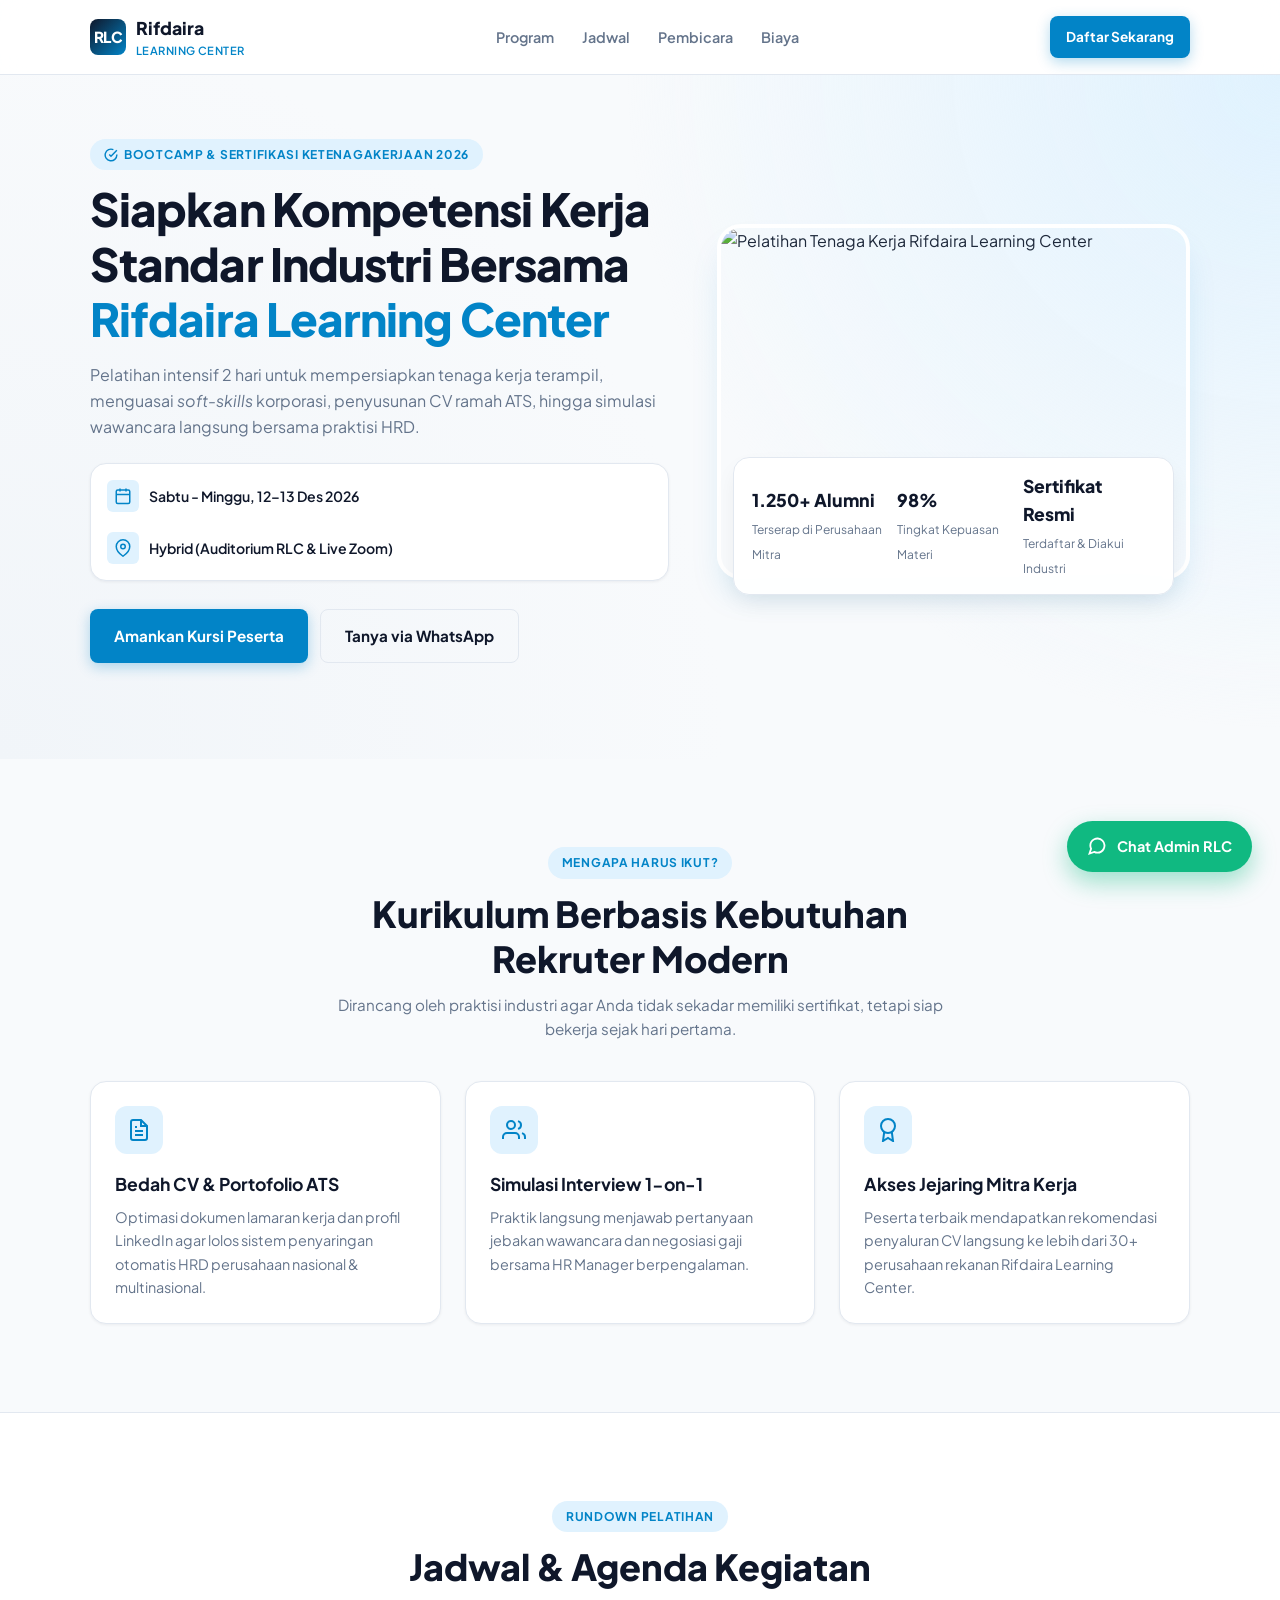
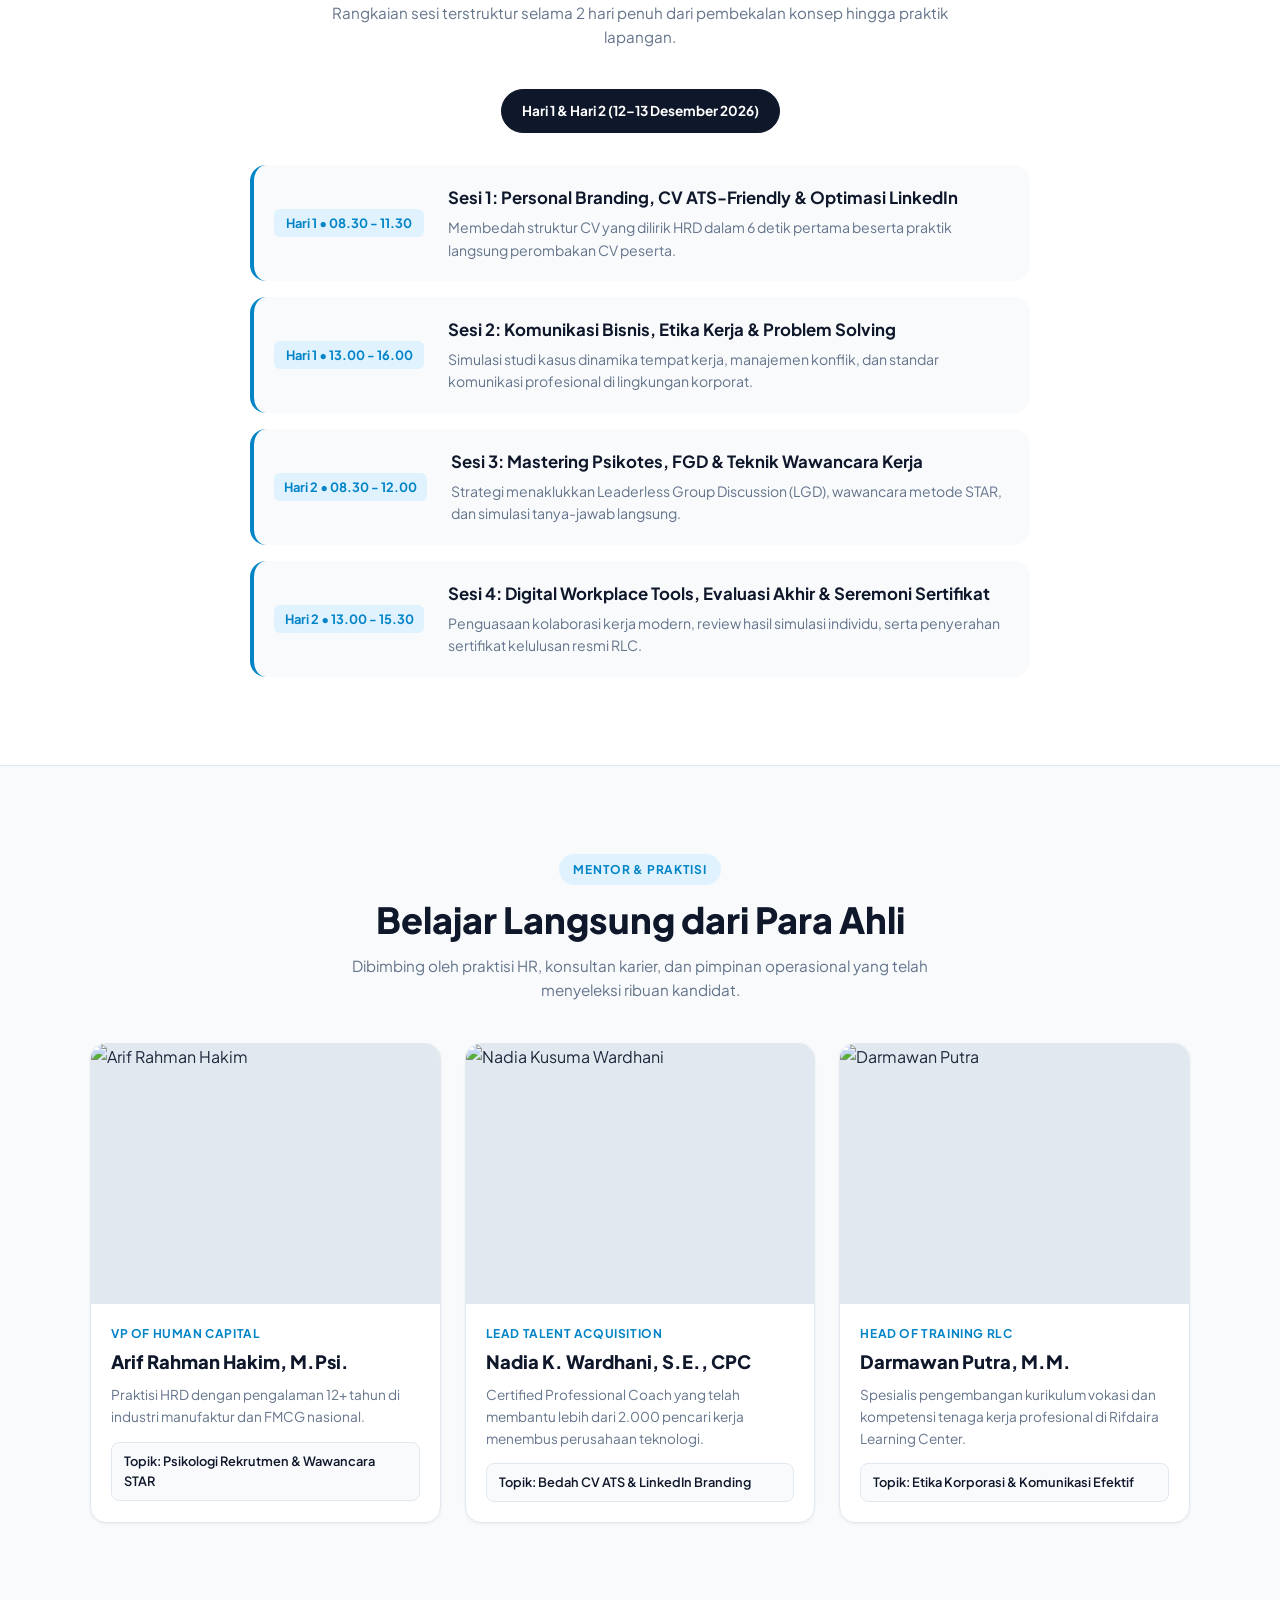
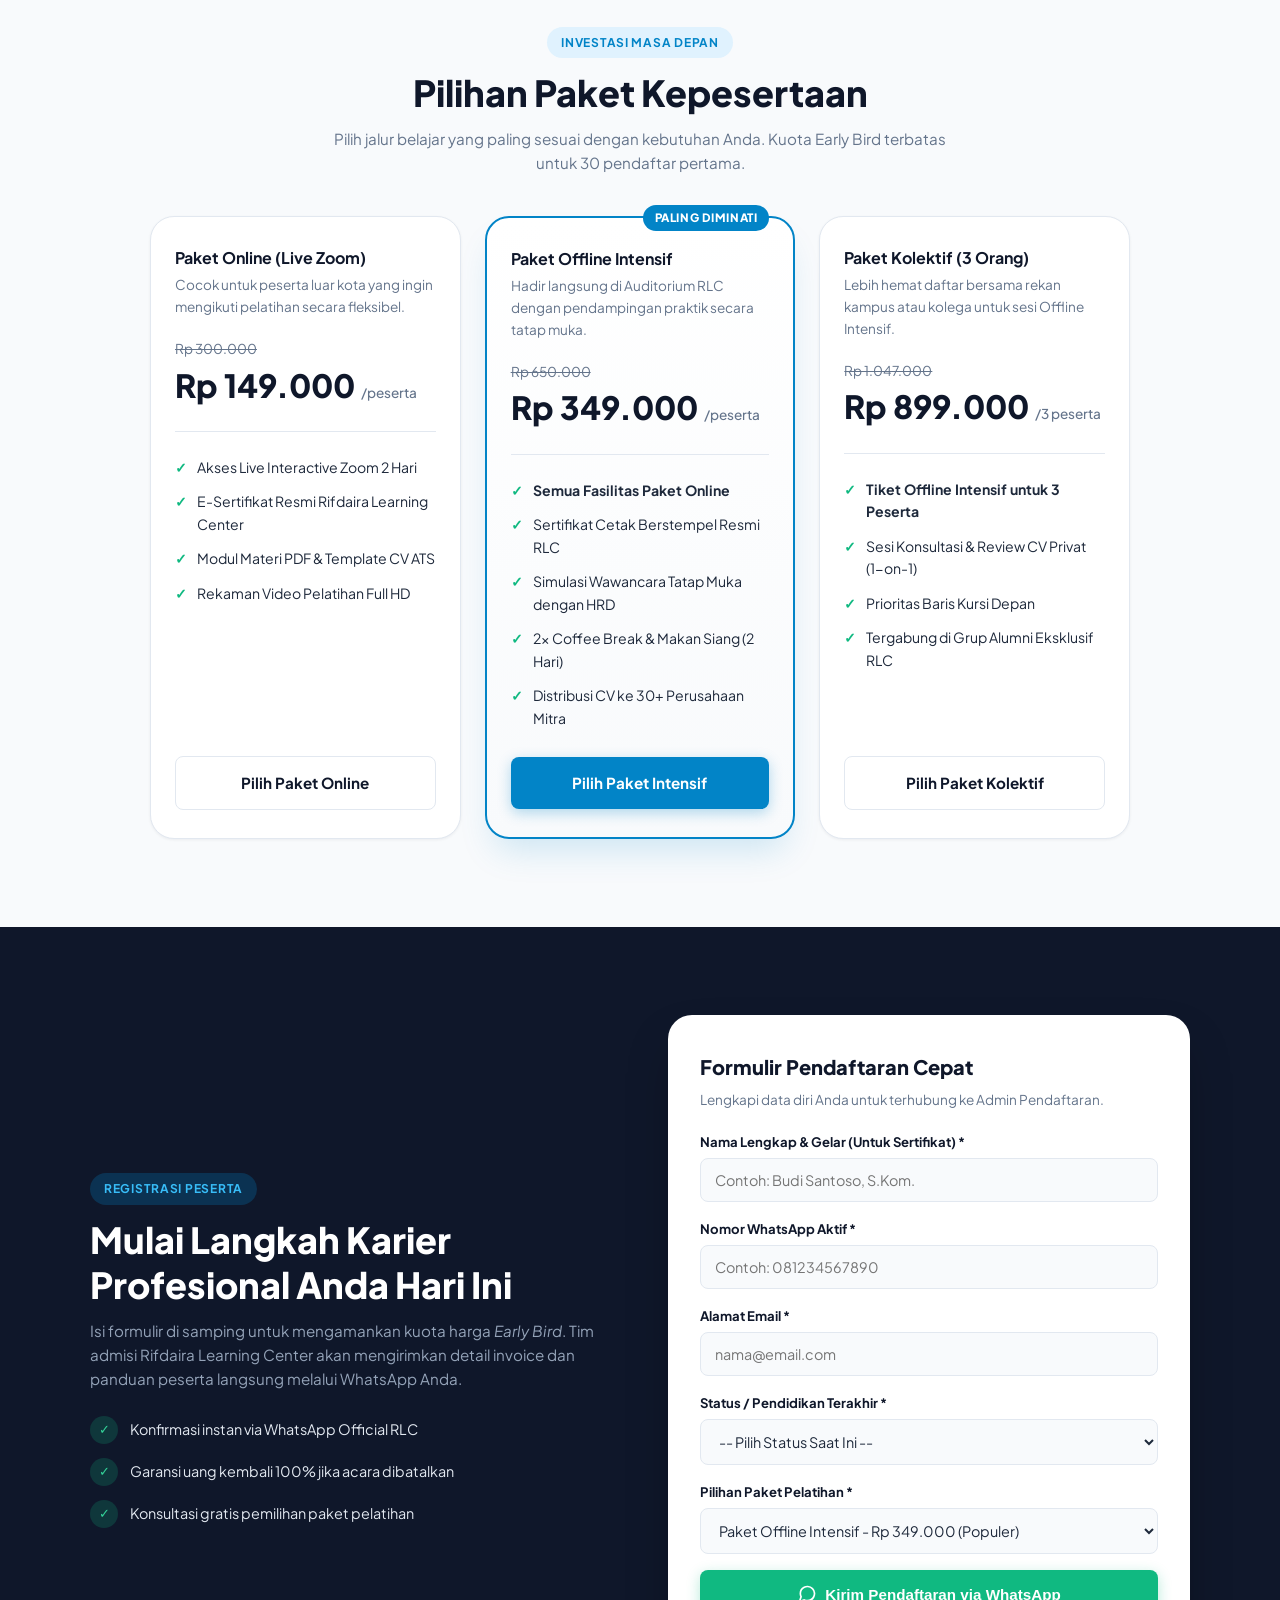
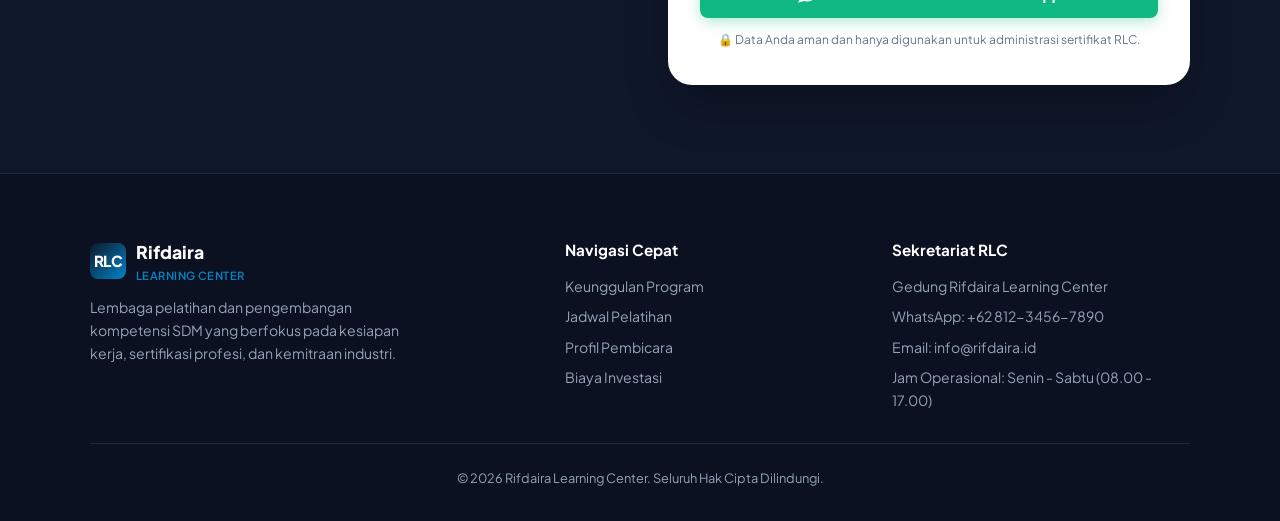
==== event/index.html @ d731d043 "Add event minisite copied from minisite" ====
<!DOCTYPE html>
<html lang="id">
<head>
  <meta charset="UTF-8">
  <meta name="viewport" content="width=device-width, initial-scale=1.0">
  <title>Pelatihan Tenaga Kerja Profesional | Rifdaira Learning Center</title>

  <!-- Open Graph -->
  <meta property="og:type" content="website">
  <meta property="og:locale" content="id_ID">
  <meta property="og:site_name" content="Rifdaira Learning Center">
  <meta property="og:title" content="Pelatihan Tenaga Kerja Profesional | Rifdaira Learning Center">
  <meta property="og:description" content="Tingkatkan kompetensi kerja melalui pelatihan intensif 2 hari, CV ATS, personal branding, dan simulasi wawancara bersama praktisi. 12–13 Desember 2026.">
  <meta property="og:url" content="https://webdesk.my.id/event/">
  <meta property="og:image" content="https://webdesk.my.id/event/og-training-kompetensi.png">
  <meta property="og:image:secure_url" content="https://webdesk.my.id/event/og-training-kompetensi.png">
  <meta property="og:image:type" content="image/png">
  <meta property="og:image:width" content="1648">
  <meta property="og:image:height" content="928">
  <meta property="og:image:alt" content="Pelatihan Tenaga Kerja Profesional Rifdaira Learning Center, 12–13 Desember 2026, bersama tiga pembicara.">
  <!-- Twitter / X -->
  <meta name="twitter:card" content="summary_large_image">
  <meta name="twitter:title" content="Pelatihan Tenaga Kerja Profesional | Rifdaira Learning Center">
  <meta name="twitter:description" content="Pelatihan intensif 12–13 Desember 2026. Pelatihan siap kerja, CV ATS, dan simulasi interview.">
  <meta name="twitter:image" content="https://webdesk.my.id/event/og-training-kompetensi.png">

  <!-- Google Fonts: Plus Jakarta Sans untuk kesan modern & profesional -->
  <link rel="preconnect" href="https://fonts.googleapis.com">
  <link rel="preconnect" href="https://fonts.gstatic.com" crossorigin>
  <link href="https://fonts.googleapis.com/css2?family=Plus+Jakarta+Sans:wght@400;500;600;700;800&display=swap" rel="stylesheet">
  
  <style>
    /* ==========================================
       CSS VARIABLES & RESET (MOBILE-FIRST)
       ========================================== */
    :root {
      --primary: #0F172A;       /* Slate 900 */
      --accent: #0284C7;        /* Sky 600 */
      --accent-hover: #0369A1;  /* Sky 700 */
      --accent-light: #E0F2FE;  /* Sky 100 */
      --emerald: #10B981;       /* WhatsApp / Success Green */
      --emerald-hover: #059669;
      --bg-body: #F8FAFC;
      --bg-card: #FFFFFF;
      --text-main: #1E293B;
      --text-muted: #64748B;
      --border: #E2E8F0;
      --radius-sm: 8px;
      --radius-md: 16px;
      --radius-lg: 24px;
      --shadow-sm: 0 1px 3px rgba(15, 23, 42, 0.06);
      --shadow-md: 0 10px 25px -5px rgba(15, 23, 42, 0.08);
      --shadow-lg: 0 20px 35px -10px rgba(2, 132, 199, 0.18);
      --transition: all 0.25s cubic-bezier(0.4, 0, 0.2, 1);
    }

    * {
      margin: 0;
      padding: 0;
      box-sizing: border-box;
    }

    html {
      scroll-behavior: smooth;
      font-family: 'Plus Jakarta Sans', -apple-system, BlinkMacSystemFont, sans-serif;
      color: var(--text-main);
      background-color: var(--bg-body);
      line-height: 1.6;
    }

    body {
      overflow-x: hidden;
    }

    img {
      max-width: 100%;
      display: block;
      object-fit: cover;
    }

    a {
      text-decoration: none;
      color: inherit;
    }

    ul {
      list-style: none;
    }

    .container {
      width: 100%;
      max-width: 1140px;
      margin: 0 auto;
      padding: 0 20px;
    }

    .section {
      padding: 64px 0;
    }

    .section-header {
      text-align: center;
      max-width: 640px;
      margin: 0 auto 40px;
    }

    .badge {
      display: inline-flex;
      align-items: center;
      gap: 6px;
      padding: 6px 14px;
      background-color: var(--accent-light);
      color: var(--accent);
      font-weight: 700;
      font-size: 0.75rem;
      text-transform: uppercase;
      letter-spacing: 0.06em;
      border-radius: 999px;
      margin-bottom: 12px;
    }

    .section-title {
      font-size: 1.75rem;
      font-weight: 800;
      color: var(--primary);
      line-height: 1.25;
      margin-bottom: 12px;
    }

    .section-subtitle {
      font-size: 0.95rem;
      color: var(--text-muted);
    }

    /* ==========================================
       BUTTONS
       ========================================== */
    .btn {
      display: inline-flex;
      align-items: center;
      justify-content: center;
      gap: 8px;
      padding: 14px 24px;
      font-size: 0.95rem;
      font-weight: 700;
      border-radius: var(--radius-sm);
      border: none;
      cursor: pointer;
      transition: var(--transition);
      text-align: center;
    }

    .btn-primary {
      background-color: var(--accent);
      color: #FFFFFF;
      box-shadow: 0 4px 14px rgba(2, 132, 199, 0.3);
    }

    .btn-primary:hover {
      background-color: var(--accent-hover);
      transform: translateY(-2px);
    }

    .btn-outline {
      background-color: transparent;
      color: var(--primary);
      border: 1.5px solid var(--border);
    }

    .btn-outline:hover {
      border-color: var(--accent);
      color: var(--accent);
      background-color: #FFFFFF;
    }

    .btn-wa {
      background-color: var(--emerald);
      color: #FFFFFF;
      box-shadow: 0 4px 14px rgba(16, 185, 129, 0.3);
    }

    .btn-wa:hover {
      background-color: var(--emerald-hover);
      transform: translateY(-2px);
    }

    .btn-full {
      width: 100%;
    }

    /* ==========================================
       NAVBAR (STICKY GLASSMORPHISM)
       ========================================== */
    .navbar {
      position: sticky;
      top: 0;
      z-index: 100;
      background: rgba(255, 255, 255, 0.88);
      backdrop-filter: blur(12px);
      -webkit-backdrop-filter: blur(12px);
      border-bottom: 1px solid var(--border);
      padding: 14px 0;
    }

    .nav-container {
      display: flex;
      align-items: center;
      justify-content: space-between;
    }

    .brand {
      display: flex;
      align-items: center;
      gap: 10px;
      font-weight: 800;
      font-size: 1.1rem;
      color: var(--primary);
    }

    .brand-logo {
      width: 36px;
      height: 36px;
      border-radius: 8px;
      background: linear-gradient(135deg, var(--primary), var(--accent));
      color: #FFFFFF;
      display: flex;
      align-items: center;
      justify-content: center;
      font-weight: 800;
      font-size: 0.95rem;
      letter-spacing: -0.5px;
    }

    .brand-text span {
      display: block;
      font-size: 0.7rem;
      font-weight: 600;
      color: var(--accent);
      letter-spacing: 0.04em;
      text-transform: uppercase;
    }

    .nav-links {
      display: none;
      gap: 28px;
      font-size: 0.9rem;
      font-weight: 600;
      color: var(--text-muted);
    }

    .nav-links a:hover {
      color: var(--accent);
    }

    .nav-cta {
      padding: 10px 16px;
      font-size: 0.85rem;
    }

/* ==========================================
       HERO SECTION
       ========================================== */
    .hero {
      padding: 40px 0 64px;
      background: radial-gradient(circle at top right, #E0F2FE 0%, transparent 45%),
                  radial-gradient(circle at bottom left, #F1F5F9 0%, transparent 50%);
    }

    .hero-grid {
      display: grid;
      grid-template-columns: 1fr;
      gap: 36px;
      align-items: center;
    }

    .hero-title {
      font-size: 2.15rem;
      font-weight: 800;
      color: var(--primary);
      line-height: 1.2;
      margin-bottom: 16px;
      letter-spacing: -0.02em;
    }

    .hero-title span {
      color: var(--accent);
    }

    .hero-desc {
      font-size: 1rem;
      color: var(--text-muted);
      margin-bottom: 24px;
    }

    .hero-meta {
      display: flex;
      flex-direction: column;
      gap: 12px;
      margin-bottom: 28px;
      padding: 16px;
      background: var(--bg-card);
      border: 1px solid var(--border);
      border-radius: var(--radius-md);
      box-shadow: var(--shadow-sm);
    }

    .meta-item {
      display: flex;
      align-items: center;
      gap: 10px;
      font-size: 0.88rem;
      font-weight: 600;
      color: var(--primary);
    }

    .meta-icon {
      width: 32px;
      height: 32px;
      border-radius: 6px;
      background: var(--accent-light);
      color: var(--accent);
      display: flex;
      align-items: center;
      justify-content: center;
      flex-shrink: 0;
    }

    .hero-actions {
      display: flex;
      flex-direction: column;
      gap: 12px;
    }

    .hero-visual {
      position: relative;
    }

    .hero-img-wrapper {
      border-radius: var(--radius-lg);
      overflow: hidden;
      box-shadow: var(--shadow-lg);
      border: 4px solid #FFFFFF;
      aspect-ratio: 4 / 3;
    }

    .hero-img-wrapper img {
      width: 100%;
      height: 100%;
    }

    .floating-card {
      position: absolute;
      bottom: -16px;
      left: 16px;
      right: 16px;
      background: rgba(255, 255, 255, 0.95);
      backdrop-filter: blur(8px);
      padding: 14px 18px;
      border-radius: var(--radius-md);
      box-shadow: var(--shadow-md);
      border: 1px solid var(--border);
      display: flex;
      align-items: center;
      justify-content: space-between;
    }

    .floating-stat strong {
      display: block;
      font-size: 1.1rem;
      font-weight: 800;
      color: var(--primary);
    }

    .floating-stat span {
      font-size: 0.75rem;
      color: var(--text-muted);
    }

    /* ==========================================
       BENEFITS / TENTANG ACARA
       ========================================== */
    .benefits-grid {
      display: grid;
      grid-template-columns: 1fr;
      gap: 20px;
    }

    .benefit-card {
      background: var(--bg-card);
      padding: 24px;
      border-radius: var(--radius-md);
      border: 1px solid var(--border);
      box-shadow: var(--shadow-sm);
      transition: var(--transition);
    }

    .benefit-card:hover {
      transform: translateY(-4px);
      box-shadow: var(--shadow-md);
      border-color: #BAE6FD;
    }

    .benefit-icon {
      width: 48px;
      height: 48px;
      border-radius: 12px;
      background: var(--accent-light);
      color: var(--accent);
      display: flex;
      align-items: center;
      justify-content: center;
      margin-bottom: 16px;
    }

    .benefit-card h3 {
      font-size: 1.1rem;
      font-weight: 700;
      color: var(--primary);
      margin-bottom: 8px;
    }

    .benefit-card p {
      font-size: 0.9rem;
      color: var(--text-muted);
    }

    /* ==========================================
       SCHEDULE / JADWAL ACARA
       ========================================== */
    .schedule-section {
      background-color: #FFFFFF;
      border-top: 1px solid var(--border);
      border-bottom: 1px solid var(--border);
    }

    .schedule-tabs {
      display: flex;
      gap: 10px;
      justify-content: center;
      margin-bottom: 32px;
      flex-wrap: wrap;
    }

    .tab-pill {
      padding: 10px 20px;
      border-radius: 999px;
      font-size: 0.85rem;
      font-weight: 700;
      background: var(--bg-body);
      color: var(--text-muted);
      border: 1px solid var(--border);
    }

    .tab-pill.active {
      background: var(--primary);
      color: #FFFFFF;
      border-color: var(--primary);
    }

    .timeline {
      max-width: 780px;
      margin: 0 auto;
      display: flex;
      flex-direction: column;
      gap: 16px;
    }

    .timeline-item {
      display: flex;
      flex-direction: column;
      gap: 10px;
      padding: 20px;
      background: var(--bg-body);
      border-radius: var(--radius-md);
      border-left: 4px solid var(--accent);
      transition: var(--transition);
    }

    .timeline-item:hover {
      background: #F1F5F9;
    }

    .timeline-time {
      display: inline-flex;
      align-items: center;
      gap: 6px;
      font-size: 0.8rem;
      font-weight: 700;
      color: var(--accent);
      background: var(--accent-light);
      padding: 4px 10px;
      border-radius: 6px;
      width: fit-content;
    }

    .timeline-content h4 {
      font-size: 1.05rem;
      font-weight: 700;
      color: var(--primary);
      margin-bottom: 4px;
    }

    .timeline-content p {
      font-size: 0.88rem;
      color: var(--text-muted);
    }

    /* ==========================================
       SPEAKERS / PEMBICARA
       ========================================== */
    .speakers-grid {
      display: grid;
      grid-template-columns: 1fr;
      gap: 24px;
    }

    .speaker-card {
      background: var(--bg-card);
      border-radius: var(--radius-md);
      border: 1px solid var(--border);
      overflow: hidden;
      box-shadow: var(--shadow-sm);
      transition: var(--transition);
    }

    .speaker-card:hover {
      transform: translateY(-4px);
      box-shadow: var(--shadow-md);
    }

    .speaker-img {
      height: 260px;
      width: 100%;
      position: relative;
      overflow: hidden;
      background: #E2E8F0;
    }

    .speaker-img img {
      width: 100%;
      height: 100%;
      object-position: top center;
      transition: transform 0.4s ease;
    }

    .speaker-card:hover .speaker-img img {
      transform: scale(1.04);
    }

    .speaker-info {
      padding: 20px;
    }

    .speaker-role {
      font-size: 0.75rem;
      font-weight: 700;
      text-transform: uppercase;
      color: var(--accent);
      letter-spacing: 0.05em;
      margin-bottom: 4px;
    }

    .speaker-name {
      font-size: 1.15rem;
      font-weight: 800;
      color: var(--primary);
      margin-bottom: 8px;
    }

    .speaker-bio {
      font-size: 0.85rem;
      color: var(--text-muted);
      margin-bottom: 14px;
    }

    .speaker-topic {
      font-size: 0.8rem;
      font-weight: 600;
      padding: 8px 12px;
      background: var(--bg-body);
      border-radius: var(--radius-sm);
      color: var(--primary);
      border: 1px solid var(--border);
    }

/* ==========================================
       PRICING / INVESTASI TIKET
       ========================================== */
    .pricing-grid {
      display: grid;
      grid-template-columns: 1fr;
      gap: 24px;
      max-width: 980px;
      margin: 0 auto;
    }

    .price-card {
      background: var(--bg-card);
      border-radius: var(--radius-lg);
      border: 1px solid var(--border);
      padding: 28px 24px;
      box-shadow: var(--shadow-sm);
      position: relative;
      display: flex;
      flex-direction: column;
      justify-content: space-between;
    }

    .price-card.featured {
      border: 2px solid var(--accent);
      box-shadow: var(--shadow-lg);
      background: linear-gradient(180deg, #FFFFFF 0%, #F8FAFC 100%);
    }

    .popular-tag {
      position: absolute;
      top: -13px;
      right: 24px;
      background: var(--accent);
      color: #FFFFFF;
      font-size: 0.72rem;
      font-weight: 800;
      text-transform: uppercase;
      padding: 4px 12px;
      border-radius: 999px;
      letter-spacing: 0.05em;
    }

    .price-tier {
      font-size: 1rem;
      font-weight: 700;
      color: var(--primary);
      margin-bottom: 4px;
    }

    .price-desc {
      font-size: 0.85rem;
      color: var(--text-muted);
      margin-bottom: 20px;
    }

    .price-amount {
      margin-bottom: 24px;
      padding-bottom: 20px;
      border-bottom: 1px solid var(--border);
    }

    .price-strike {
      font-size: 0.85rem;
      color: var(--text-muted);
      text-decoration: line-through;
      display: block;
    }

    .price-value {
      font-size: 2rem;
      font-weight: 800;
      color: var(--primary);
    }

    .price-value small {
      font-size: 0.85rem;
      font-weight: 500;
      color: var(--text-muted);
    }

    .price-features {
      display: flex;
      flex-direction: column;
      gap: 12px;
      margin-bottom: 28px;
    }

    .price-features li {
      display: flex;
      align-items: flex-start;
      gap: 10px;
      font-size: 0.88rem;
      color: var(--text-main);
    }

    .check-icon {
      color: var(--emerald);
      font-weight: 800;
      flex-shrink: 0;
    }

    /* ==========================================
       REGISTRATION FORM SECTION
       ========================================== */
    .register-section {
      background: var(--primary);
      color: #FFFFFF;
      position: relative;
      overflow: hidden;
    }

    .register-grid {
      display: grid;
      grid-template-columns: 1fr;
      gap: 40px;
      align-items: center;
    }

    .register-info .badge {
      background: rgba(2, 132, 199, 0.25);
      color: #38BDF8;
    }

    .register-info .section-title {
      color: #FFFFFF;
      text-align: left;
    }

    .register-info p {
      color: #94A3B8;
      margin-bottom: 24px;
      font-size: 0.95rem;
    }

    .guarantee-list {
      display: flex;
      flex-direction: column;
      gap: 14px;
    }

    .guarantee-item {
      display: flex;
      align-items: center;
      gap: 12px;
      font-size: 0.9rem;
      color: #E2E8F0;
    }

    .guarantee-dot {
      width: 28px;
      height: 28px;
      border-radius: 50%;
      background: rgba(16, 185, 129, 0.2);
      color: #34D399;
      display: flex;
      align-items: center;
      justify-content: center;
      font-size: 0.8rem;
      flex-shrink: 0;
    }

    .form-card {
      background: #FFFFFF;
      color: var(--text-main);
      padding: 28px 24px;
      border-radius: var(--radius-lg);
      box-shadow: 0 25px 50px -12px rgba(0, 0, 0, 0.35);
    }

    .form-card h3 {
      font-size: 1.25rem;
      font-weight: 800;
      color: var(--primary);
      margin-bottom: 6px;
    }

    .form-card > p {
      font-size: 0.85rem;
      color: var(--text-muted);
      margin-bottom: 20px;
    }

    .form-group {
      margin-bottom: 16px;
    }

    .form-group label {
      display: block;
      font-size: 0.82rem;
      font-weight: 700;
      color: var(--primary);
      margin-bottom: 6px;
    }

    .form-control {
      width: 100%;
      padding: 12px 14px;
      font-size: 0.9rem;
      font-family: inherit;
      color: var(--text-main);
      background: var(--bg-body);
      border: 1.5px solid var(--border);
      border-radius: var(--radius-sm);
      transition: var(--transition);
    }

    .form-control:focus {
      outline: none;
      border-color: var(--accent);
      background: #FFFFFF;
      box-shadow: 0 0 0 3px rgba(2, 132, 199, 0.12);
    }

    .form-note {
      font-size: 0.75rem;
      color: var(--text-muted);
      text-align: center;
      margin-top: 12px;
    }

    /* ==========================================
       FOOTER
       ========================================== */
    .footer {
      background: #0B1120;
      color: #94A3B8;
      padding: 48px 0 90px; /* Extra bottom padding for mobile sticky bar */
      font-size: 0.88rem;
      border-top: 1px solid #1E293B;
    }

    .footer-grid {
      display: grid;
      grid-template-columns: 1fr;
      gap: 28px;
      margin-bottom: 32px;
    }

    .footer .brand {
      color: #FFFFFF;
      margin-bottom: 12px;
    }

    .footer h4 {
      color: #FFFFFF;
      font-size: 0.95rem;
      margin-bottom: 12px;
    }

    .footer-links {
      display: flex;
      flex-direction: column;
      gap: 8px;
    }

    .footer-links a:hover {
      color: #38BDF8;
    }

    .footer-bottom {
      padding-top: 24px;
      border-top: 1px solid #1E293B;
      text-align: center;
      font-size: 0.8rem;
    }

    /* ==========================================
       FLOATING WHATSAPP & MOBILE BOTTOM BAR
       ========================================== */
    .mobile-sticky-cta {
      position: fixed;
      bottom: 0;
      left: 0;
      right: 0;
      z-index: 99;
      background: #FFFFFF;
      border-top: 1px solid var(--border);
      padding: 10px 16px;
      display: flex;
      align-items: center;
      justify-content: space-between;
      gap: 12px;
      box-shadow: 0 -4px 20px rgba(15, 23, 42, 0.08);
    }

    .sticky-price span {
      display: block;
      font-size: 0.7rem;
      color: var(--text-muted);
    }

    .sticky-price strong {
      font-size: 1rem;
      font-weight: 800;
      color: var(--primary);
    }

    .sticky-buttons {
      display: flex;
      gap: 8px;
    }

    .sticky-buttons .btn {
      padding: 10px 16px;
      font-size: 0.85rem;
    }

    .floating-wa-desktop {
      display: none;
      position: fixed;
      bottom: 28px;
      right: 28px;
      z-index: 99;
      background: var(--emerald);
      color: #FFFFFF;
      padding: 14px 20px;
      border-radius: 999px;
      font-weight: 700;
      font-size: 0.9rem;
      box-shadow: 0 10px 25px rgba(16, 185, 129, 0.4);
      align-items: center;
      gap: 10px;
      transition: var(--transition);
    }

    .floating-wa-desktop:hover {
      background: var(--emerald-hover);
      transform: translateY(-3px);
    }

    /* ==========================================
       RESPONSIVE BREAKPOINTS (TABLET & DESKTOP)
       ========================================== */
    @media (min-width: 768px) {
      .section {
        padding: 88px 0;
      }

      .section-title {
        font-size: 2.25rem;
      }

      .nav-links {
        display: flex;
      }

      .hero {
        padding: 64px 0 96px;
      }

      .hero-grid {
        grid-template-columns: 1.1fr 0.9fr;
        gap: 48px;
      }

      .hero-title {
        font-size: 2.85rem;
      }

      .hero-meta {
        flex-direction: row;
        flex-wrap: wrap;
        gap: 20px;
      }

      .hero-actions {
        flex-direction: row;
      }

      .benefits-grid {
        grid-template-columns: repeat(3, 1fr);
        gap: 24px;
      }

      .timeline-item {
        flex-direction: row;
        align-items: center;
        justify-content: space-between;
        gap: 24px;
      }

      .timeline-time {
        min-width: 150px;
        justify-content: center;
      }

      .timeline-content {
        flex: 1;
      }

      .speakers-grid {
        grid-template-columns: repeat(3, 1fr);
      }

      .pricing-grid {
        grid-template-columns: repeat(3, 1fr);
        align-items: stretch;
      }

      .register-grid {
        grid-template-columns: 1fr 1fr;
        gap: 56px;
      }

      .form-card {
        padding: 36px 32px;
      }

      .footer {
        padding: 64px 0 32px;
      }

      .footer-grid {
        grid-template-columns: 1.5fr 1fr 1fr;
      }

      .mobile-sticky-cta {
        display: none;
      }

      .floating-wa-desktop {
        display: inline-flex;
      }
    }
  </style>
</head>
<body>

  <!-- ================= NAVBAR ================= -->
  <header class="navbar">
    <div class="container nav-container">
      <a href="#" class="brand">
        <div class="brand-logo">RLC</div>
        <div class="brand-text">
          Rifdaira
          <span>Learning Center</span>
        </div>
      </a>

      <nav class="nav-links">
        <a href="#program">Program</a>
        <a href="#jadwal">Jadwal</a>
        <a href="#pembicara">Pembicara</a>
        <a href="#investasi">Biaya</a>
      </nav>

      <a href="#daftar" class="btn btn-primary nav-cta">Daftar Sekarang</a>
    </div>
  </header>

  <!-- ================= HERO SECTION ================= -->
  <section class="hero">
    <div class="container hero-grid">
      <div class="hero-content">
        <div class="badge">
          <svg width="14" height="14" viewBox="0 0 24 24" fill="none" stroke="currentColor" stroke-width="2.5"><path d="M22 11.08V12a10 10 0 1 1-5.93-9.14"/><polyline points="22 4 12 14.01 9 11.01"/></svg>
          Bootcamp & Sertifikasi Ketenagakerjaan 2026
        </div>
        <h1 class="hero-title">
          Siapkan Kompetensi Kerja Standar Industri Bersama <span>Rifdaira Learning Center</span>
        </h1>
        <p class="hero-desc">
          Pelatihan intensif 2 hari untuk mempersiapkan tenaga kerja terampil, menguasai <em>soft-skills</em> korporasi, penyusunan CV ramah ATS, hingga simulasi wawancara langsung bersama praktisi HRD.
        </p>

        <div class="hero-meta">
          <div class="meta-item">
            <div class="meta-icon">
              <svg width="18" height="18" viewBox="0 0 24 24" fill="none" stroke="currentColor" stroke-width="2"><rect x="3" y="4" width="18" height="18" rx="2" ry="2"/><line x1="16" y1="2" x2="16" y2="6"/><line x1="8" y1="2" x2="8" y2="6"/><line x1="3" y1="10" x2="21" y2="10"/></svg>
            </div>
            <div>Sabtu - Minggu, 12–13 Des 2026</div>
          </div>
          <div class="meta-item">
            <div class="meta-icon">
              <svg width="18" height="18" viewBox="0 0 24 24" fill="none" stroke="currentColor" stroke-width="2"><path d="M21 10c0 7-9 13-9 13s-9-6-9-13a9 9 0 0 1 18 0z"/><circle cx="12" cy="10" r="3"/></svg>
            </div>
            <div>Hybrid (Auditorium RLC & Live Zoom)</div>
          </div>
        </div>

        <div class="hero-actions">
          <a href="#daftar" class="btn btn-primary">Amankan Kursi Peserta</a>
          <a href="https://wa.me/6281234567890?text=Halo%20Admin%20Rifdaira%20Learning%20Center,%20saya%20ingin%20bertanya%20tentang%20Event%20Pelatihan%20Tenaga%20Kerja." target="_blank" rel="noopener" class="btn btn-outline">
            Tanya via WhatsApp
          </a>
        </div>
      </div>

      <div class="hero-visual">
        <div class="hero-img-wrapper">
          <img src="https://images.unsplash.com/photo-1522071820081-009f0129c71c?auto=format&fit=crop&w=1000&q=80" alt="Pelatihan Tenaga Kerja Rifdaira Learning Center">
        </div>
        <div class="floating-card">
          <div class="floating-stat">
            <strong>1.250+ Alumni</strong>
            <span>Terserap di Perusahaan Mitra</span>
          </div>
          <div class="floating-stat">
            <strong>98%</strong>
            <span>Tingkat Kepuasan Materi</span>
          </div>
          <div class="floating-stat">
            <strong>Sertifikat Resmi</strong>
            <span>Terdaftar & Diakui Industri</span>
          </div>
        </div>
      </div>
    </div>
  </section>

<!-- ================= KEUNGGULAN PROGRAM ================= -->
  <section id="program" class="section">
    <div class="container">
      <div class="section-header">
        <span class="badge">Mengapa Harus Ikut?</span>
        <h2 class="section-title">Kurikulum Berbasis Kebutuhan Rekruter Modern</h2>
        <p class="section-subtitle">
          Dirancang oleh praktisi industri agar Anda tidak sekadar memiliki sertifikat, tetapi siap bekerja sejak hari pertama.
        </p>
      </div>

      <div class="benefits-grid">
        <div class="benefit-card">
          <div class="benefit-icon">
            <svg width="24" height="24" viewBox="0 0 24 24" fill="none" stroke="currentColor" stroke-width="2"><path d="M14 2H6a2 2 0 0 0-2 2v16a2 2 0 0 0 2 2h12a2 2 0 0 0 2-2V8z"/><polyline points="14 2 14 8 20 8"/><line x1="16" y1="13" x2="8" y2="13"/><line x1="16" y1="17" x2="8" y2="17"/><polyline points="10 9 9 9 8 9"/></svg>
          </div>
          <h3>Bedah CV & Portofolio ATS</h3>
          <p>Optimasi dokumen lamaran kerja dan profil LinkedIn agar lolos sistem penyaringan otomatis HRD perusahaan nasional & multinasional.</p>
        </div>

        <div class="benefit-card">
          <div class="benefit-icon">
            <svg width="24" height="24" viewBox="0 0 24 24" fill="none" stroke="currentColor" stroke-width="2"><path d="M17 21v-2a4 4 0 0 0-4-4H5a4 4 0 0 0-4 4v2"/><circle cx="9" cy="7" r="4"/><path d="M23 21v-2a4 4 0 0 0-3-3.87"/><path d="M16 3.13a4 4 0 0 1 0 7.75"/></svg>
          </div>
          <h3>Simulasi Interview 1-on-1</h3>
          <p>Praktik langsung menjawab pertanyaan jebakan wawancara dan negosiasi gaji bersama HR Manager berpengalaman.</p>
        </div>

        <div class="benefit-card">
          <div class="benefit-icon">
            <svg width="24" height="24" viewBox="0 0 24 24" fill="none" stroke="currentColor" stroke-width="2"><circle cx="12" cy="8" r="7"/><polyline points="8.21 13.89 7 23 12 20 17 23 15.79 13.88"/></svg>
          </div>
          <h3>Akses Jejaring Mitra Kerja</h3>
          <p>Peserta terbaik mendapatkan rekomendasi penyaluran CV langsung ke lebih dari 30+ perusahaan rekanan Rifdaira Learning Center.</p>
        </div>
      </div>
    </div>
  </section>

  <!-- ================= JADWAL ACARA ================= -->
  <section id="jadwal" class="section schedule-section">
    <div class="container">
      <div class="section-header">
        <span class="badge">Rundown Pelatihan</span>
        <h2 class="section-title">Jadwal & Agenda Kegiatan</h2>
        <p class="section-subtitle">
          Rangkaian sesi terstruktur selama 2 hari penuh dari pembekalan konsep hingga praktik lapangan.
        </p>
      </div>

      <div class="schedule-tabs">
        <span class="tab-pill active">Hari 1 & Hari 2 (12–13 Desember 2026)</span>
      </div>

      <div class="timeline">
        <div class="timeline-item">
          <div class="timeline-time">Hari 1 • 08.30 - 11.30</div>
          <div class="timeline-content">
            <h4>Sesi 1: Personal Branding, CV ATS-Friendly & Optimasi LinkedIn</h4>
            <p>Membedah struktur CV yang dilirik HRD dalam 6 detik pertama beserta praktik langsung perombakan CV peserta.</p>
          </div>
        </div>

        <div class="timeline-item">
          <div class="timeline-time">Hari 1 • 13.00 - 16.00</div>
          <div class="timeline-content">
            <h4>Sesi 2: Komunikasi Bisnis, Etika Kerja & Problem Solving</h4>
            <p>Simulasi studi kasus dinamika tempat kerja, manajemen konflik, dan standar komunikasi profesional di lingkungan korporat.</p>
          </div>
        </div>

        <div class="timeline-item">
          <div class="timeline-time">Hari 2 • 08.30 - 12.00</div>
          <div class="timeline-content">
            <h4>Sesi 3: Mastering Psikotes, FGD & Teknik Wawancara Kerja</h4>
            <p>Strategi menaklukkan Leaderless Group Discussion (LGD), wawancara metode STAR, dan simulasi tanya-jawab langsung.</p>
          </div>
        </div>

        <div class="timeline-item">
          <div class="timeline-time">Hari 2 • 13.00 - 15.30</div>
          <div class="timeline-content">
            <h4>Sesi 4: Digital Workplace Tools, Evaluasi Akhir & Seremoni Sertifikat</h4>
            <p>Penguasaan kolaborasi kerja modern, review hasil simulasi individu, serta penyerahan sertifikat kelulusan resmi RLC.</p>
          </div>
        </div>
      </div>
    </div>
  </section>

  <!-- ================= PEMBICARA ================= -->
  <section id="pembicara" class="section">
    <div class="container">
      <div class="section-header">
        <span class="badge">Mentor & Praktisi</span>
        <h2 class="section-title">Belajar Langsung dari Para Ahli</h2>
        <p class="section-subtitle">
          Dibimbing oleh praktisi HR, konsultan karier, dan pimpinan operasional yang telah menyeleksi ribuan kandidat.
        </p>
      </div>

      <div class="speakers-grid">
        <!-- Speaker 1 -->
        <div class="speaker-card">
          <div class="speaker-img">
            <img src="https://images.unsplash.com/photo-1560250097-0b93528c311a?auto=format&fit=crop&w=600&q=80" alt="Arif Rahman Hakim">
          </div>
          <div class="speaker-info">
            <div class="speaker-role">VP of Human Capital</div>
            <h3 class="speaker-name">Arif Rahman Hakim, M.Psi.</h3>
            <p class="speaker-bio">Praktisi HRD dengan pengalaman 12+ tahun di industri manufaktur dan FMCG nasional.</p>
            <div class="speaker-topic">Topik: Psikologi Rekrutmen & Wawancara STAR</div>
          </div>
        </div>

        <!-- Speaker 2 -->
        <div class="speaker-card">
          <div class="speaker-img">
            <img src="https://images.unsplash.com/photo-1573496359142-b8d87734a5a2?auto=format&fit=crop&w=600&q=80" alt="Nadia Kusuma Wardhani">
          </div>
          <div class="speaker-info">
            <div class="speaker-role">Lead Talent Acquisition</div>
            <h3 class="speaker-name">Nadia K. Wardhani, S.E., CPC</h3>
            <p class="speaker-bio">Certified Professional Coach yang telah membantu lebih dari 2.000 pencari kerja menembus perusahaan teknologi.</p>
            <div class="speaker-topic">Topik: Bedah CV ATS & LinkedIn Branding</div>
          </div>
        </div>

        <!-- Speaker 3 -->
        <div class="speaker-card">
          <div class="speaker-img">
            <img src="https://images.unsplash.com/photo-1519085360753-af0119f7cbe7?auto=format&fit=crop&w=600&q=80" alt="Darmawan Putra">
          </div>
          <div class="speaker-info">
            <div class="speaker-role">Head of Training RLC</div>
            <h3 class="speaker-name">Darmawan Putra, M.M.</h3>
            <p class="speaker-bio">Spesialis pengembangan kurikulum vokasi dan kompetensi tenaga kerja profesional di Rifdaira Learning Center.</p>
            <div class="speaker-topic">Topik: Etika Korporasi & Komunikasi Efektif</div>
          </div>
        </div>
      </div>
    </div>
  </section>

  <!-- ================= HARGA / INVESTASI ================= -->
  <section id="investasi" class="section" style="padding-top: 16px;">
    <div class="container">
      <div class="section-header">
        <span class="badge">Investasi Masa Depan</span>
        <h2 class="section-title">Pilihan Paket Kepesertaan</h2>
        <p class="section-subtitle">
          Pilih jalur belajar yang paling sesuai dengan kebutuhan Anda. Kuota Early Bird terbatas untuk 30 pendaftar pertama.
        </p>
      </div>

      <div class="pricing-grid">
        <!-- Tier 1: Online -->
        <div class="price-card">
          <div>
            <div class="price-tier">Paket Online (Live Zoom)</div>
            <p class="price-desc">Cocok untuk peserta luar kota yang ingin mengikuti pelatihan secara fleksibel.</p>
            <div class="price-amount">
              <span class="price-strike">Rp 300.000</span>
              <div class="price-value">Rp 149.000 <small>/peserta</small></div>
            </div>
            <ul class="price-features">
              <li><span class="check-icon">✓</span> Akses Live Interactive Zoom 2 Hari</li>
              <li><span class="check-icon">✓</span> E-Sertifikat Resmi Rifdaira Learning Center</li>
              <li><span class="check-icon">✓</span> Modul Materi PDF & Template CV ATS</li>
              <li><span class="check-icon">✓</span> Rekaman Video Pelatihan Full HD</li>
            </ul>
          </div>
          <a href="#daftar" onclick="selectPackage('Paket Online - Rp 149.000')" class="btn btn-outline btn-full">Pilih Paket Online</a>
        </div>

        <!-- Tier 2: Offline Intensive (Featured) -->
        <div class="price-card featured">
          <div class="popular-tag">Paling Diminati</div>
          <div>
            <div class="price-tier">Paket Offline Intensif</div>
            <p class="price-desc">Hadir langsung di Auditorium RLC dengan pendampingan praktik secara tatap muka.</p>
            <div class="price-amount">
              <span class="price-strike">Rp 650.000</span>
              <div class="price-value">Rp 349.000 <small>/peserta</small></div>
            </div>
            <ul class="price-features">
              <li><span class="check-icon">✓</span> <strong>Semua Fasilitas Paket Online</strong></li>
              <li><span class="check-icon">✓</span> Sertifikat Cetak Berstempel Resmi RLC</li>
              <li><span class="check-icon">✓</span> Simulasi Wawancara Tatap Muka dengan HRD</li>
              <li><span class="check-icon">✓</span> 2x Coffee Break & Makan Siang (2 Hari)</li>
              <li><span class="check-icon">✓</span> Distribusi CV ke 30+ Perusahaan Mitra</li>
            </ul>
          </div>
          <a href="#daftar" onclick="selectPackage('Paket Offline Intensif - Rp 349.000')" class="btn btn-primary btn-full">Pilih Paket Intensif</a>
        </div>

        <!-- Tier 3: Kolektif / VIP -->
        <div class="price-card">
          <div>
            <div class="price-tier">Paket Kolektif (3 Orang)</div>
            <p class="price-desc">Lebih hemat daftar bersama rekan kampus atau kolega untuk sesi Offline Intensif.</p>
            <div class="price-amount">
              <span class="price-strike">Rp 1.047.000</span>
              <div class="price-value">Rp 899.000 <small>/3 peserta</small></div>
            </div>
            <ul class="price-features">
              <li><span class="check-icon">✓</span> <strong>Tiket Offline Intensif untuk 3 Peserta</strong></li>
              <li><span class="check-icon">✓</span> Sesi Konsultasi & Review CV Privat (1-on-1)</li>
              <li><span class="check-icon">✓</span> Prioritas Baris Kursi Depan</li>
              <li><span class="check-icon">✓</span> Tergabung di Grup Alumni Eksklusif RLC</li>
            </ul>
          </div>
          <a href="#daftar" onclick="selectPackage('Paket Kolektif (3 Orang) - Rp 899.000')" class="btn btn-outline btn-full">Pilih Paket Kolektif</a>
        </div>
      </div>
    </div>
  </section>

  <!-- ================= FORMULIR PENDAFTARAN ================= -->
  <section id="daftar" class="section register-section">
    <div class="container register-grid">
      <div class="register-info">
        <span class="badge">Registrasi Peserta</span>
        <h2 class="section-title">Mulai Langkah Karier Profesional Anda Hari Ini</h2>
        <p>
          Isi formulir di samping untuk mengamankan kuota harga <em>Early Bird</em>. Tim admisi Rifdaira Learning Center akan mengirimkan detail invoice dan panduan peserta langsung melalui WhatsApp Anda.
        </p>

        <div class="guarantee-list">
          <div class="guarantee-item">
            <div class="guarantee-dot">✓</div>
            <span>Konfirmasi instan via WhatsApp Official RLC</span>
          </div>
          <div class="guarantee-item">
            <div class="guarantee-dot">✓</div>
            <span>Garansi uang kembali 100% jika acara dibatalkan</span>
          </div>
          <div class="guarantee-item">
            <div class="guarantee-dot">✓</div>
            <span>Konsultasi gratis pemilihan paket pelatihan</span>
          </div>
        </div>
      </div>

      <div class="form-card">
        <h3>Formulir Pendaftaran Cepat</h3>
        <p>Lengkapi data diri Anda untuk terhubung ke Admin Pendaftaran.</p>

        <form id="rlcRegistrationForm">
          <div class="form-group">
            <label for="fullName">Nama Lengkap & Gelar (Untuk Sertifikat) *</label>
            <input type="text" id="fullName" class="form-control" placeholder="Contoh: Budi Santoso, S.Kom." required>
          </div>

          <div class="form-group">
            <label for="waNumber">Nomor WhatsApp Aktif *</label>
            <input type="tel" id="waNumber" class="form-control" placeholder="Contoh: 081234567890" required>
          </div>

          <div class="form-group">
            <label for="emailAddr">Alamat Email *</label>
            <input type="email" id="emailAddr" class="form-control" placeholder="nama@email.com" required>
          </div>

          <div class="form-group">
            <label for="education">Status / Pendidikan Terakhir *</label>
            <select id="education" class="form-control" required>
              <option value="" disabled selected>-- Pilih Status Saat Ini --</option>
              <option value="Fresh Graduate (S1/D4/D3)">Fresh Graduate (S1 / D4 / D3)</option>
              <option value="Lulusan SMA/SMK Sederajat">Lulusan SMA / SMK Sederajat</option>
              <option value="Mahasiswa Tingkat Akhir">Mahasiswa Tingkat Akhir</option>
              <option value="Pekerja / Career Switcher">Pekerja / Career Switcher</option>
            </select>
          </div>

          <div class="form-group">
            <label for="packageSelect">Pilihan Paket Pelatihan *</label>
            <select id="packageSelect" class="form-control" required>
              <option value="Paket Offline Intensif - Rp 349.000" selected>Paket Offline Intensif - Rp 349.000 (Populer)</option>
              <option value="Paket Online - Rp 149.000">Paket Online (Live Zoom) - Rp 149.000</option>
              <option value="Paket Kolektif (3 Orang) - Rp 899.000">Paket Kolektif (3 Orang) - Rp 899.000</option>
            </select>
          </div>

          <button type="submit" class="btn btn-wa btn-full">
            <svg width="20" height="20" viewBox="0 0 24 24" fill="none" stroke="currentColor" stroke-width="2"><path d="M21 11.5a8.38 8.38 0 0 1-.9 3.8 8.5 8.5 0 0 1-7.6 4.7 8.38 8.38 0 0 1-3.8-.9L3 21l1.9-5.7a8.38 8.38 0 0 1-.9-3.8 8.5 8.5 0 0 1 4.7-7.6 8.38 8.38 0 0 1 3.8-.9h.5a8.48 8.48 0 0 1 8 8v.5z"/></svg>
            Kirim Pendaftaran via WhatsApp
          </button>
          <p class="form-note">🔒 Data Anda aman dan hanya digunakan untuk administrasi sertifikat RLC.</p>
        </form>
      </div>
    </div>
  </section>

  <!-- ================= FOOTER ================= -->
  <footer class="footer">
    <div class="container">
      <div class="footer-grid">
        <div>
          <a href="#" class="brand">
            <div class="brand-logo">RLC</div>
            <div class="brand-text">
              Rifdaira
              <span>Learning Center</span>
            </div>
          </a>
          <p style="max-width: 340px;">
            Lembaga pelatihan dan pengembangan kompetensi SDM yang berfokus pada kesiapan kerja, sertifikasi profesi, dan kemitraan industri.
          </p>
        </div>

        <div>
          <h4>Navigasi Cepat</h4>
          <div class="footer-links">
            <a href="#program">Keunggulan Program</a>
            <a href="#jadwal">Jadwal Pelatihan</a>
            <a href="#pembicara">Profil Pembicara</a>
            <a href="#investasi">Biaya Investasi</a>
          </div>
        </div>

        <div>
          <h4>Sekretariat RLC</h4>
          <div class="footer-links">
            <span>Gedung Rifdaira Learning Center</span>
            <span>WhatsApp: +62 812-3456-7890</span>
            <span>Email: info@rifdaira.id</span>
            <span>Jam Operasional: Senin - Sabtu (08.00 - 17.00)</span>
          </div>
        </div>
      </div>

      <div class="footer-bottom">
        &copy; 2026 Rifdaira Learning Center. Seluruh Hak Cipta Dilindungi.
      </div>
    </div>
  </footer>

  <!-- ================= STICKY MOBILE BAR & FLOATING WA ================= -->
  <div class="mobile-sticky-cta">
    <div class="sticky-price">
      <span>Mulai dari</span>
      <strong>Rp 149.000</strong>
    </div>
    <div class="sticky-buttons">
      <a href="https://wa.me/6281234567890?text=Halo%20Admin%20RLC,%20saya%20ingin%20konsultasi%20mengenai%20pelatihan%20tenaga%20kerja." target="_blank" rel="noopener" class="btn btn-wa">
        Chat WA
      </a>
      <a href="#daftar" class="btn btn-primary">
        Daftar
      </a>
    </div>
  </div>

  <a href="https://wa.me/6281234567890?text=Halo%20Admin%20Rifdaira%20Learning%20Center,%20saya%20ingin%20bertanya%20mengenai%20Event%20Pelatihan%20Tenaga%20Kerja." target="_blank" rel="noopener" class="floating-wa-desktop">
    <svg width="20" height="20" viewBox="0 0 24 24" fill="none" stroke="currentColor" stroke-width="2.2"><path d="M21 11.5a8.38 8.38 0 0 1-.9 3.8 8.5 8.5 0 0 1-7.6 4.7 8.38 8.38 0 0 1-3.8-.9L3 21l1.9-5.7a8.38 8.38 0 0 1-.9-3.8 8.5 8.5 0 0 1 4.7-7.6 8.38 8.38 0 0 1 3.8-.9h.5a8.48 8.48 0 0 1 8 8v.5z"/></svg>
    Chat Admin RLC
  </a>

  <!-- ================= JAVASCRIPT INTERACTIVITY ================= -->
  <script>
    // Ganti nomor WhatsApp Admin RLC di bawah ini (gunakan format 628...)
    const ADMIN_WA_NUMBER = "6281234567890";

    // Fungsi otomatis memilih paket saat tombol di kartu harga diklik
    function selectPackage(packageName) {
      const packageDropdown = document.getElementById("packageSelect");
      if (packageDropdown) {
        packageDropdown.value = packageName;
      }
    }

    // Handler pengiriman formulir langsung ke format chat WhatsApp
    document.getElementById("rlcRegistrationForm").addEventListener("submit", function (e) {
      e.preventDefault();

      const fullName = document.getElementById("fullName").value.trim();
      const waNumber = document.getElementById("waNumber").value.trim();
      const emailAddr = document.getElementById("emailAddr").value.trim();
      const education = document.getElementById("education").value;
      const selectedPack = document.getElementById("packageSelect").value;

      const message =
        `Halo Admin *Rifdaira Learning Center*,\n` +
        `Saya ingin mendaftar *Event Pelatihan Tenaga Kerja Profesional*.\n\n` +
        `*Data Diri Peserta:*\n` +
        `• Nama Lengkap: ${fullName}\n` +
        `• No. WhatsApp: ${waNumber}\n` +
        `• Email: ${emailAddr}\n` +
        `• Status/Pendidikan: ${education}\n` +
        `• Paket Pilihan: *${selectedPack}*\n\n` +
        `Mohon informasi lebih lanjut mengenai prosedur pembayaran. Terima kasih.`;

      const whatsappUrl = `https://wa.me/${ADMIN_WA_NUMBER}?text=${encodeURIComponent(message)}`;
      window.open(whatsappUrl, "_blank");
    });
  </script>
</body>
</html>
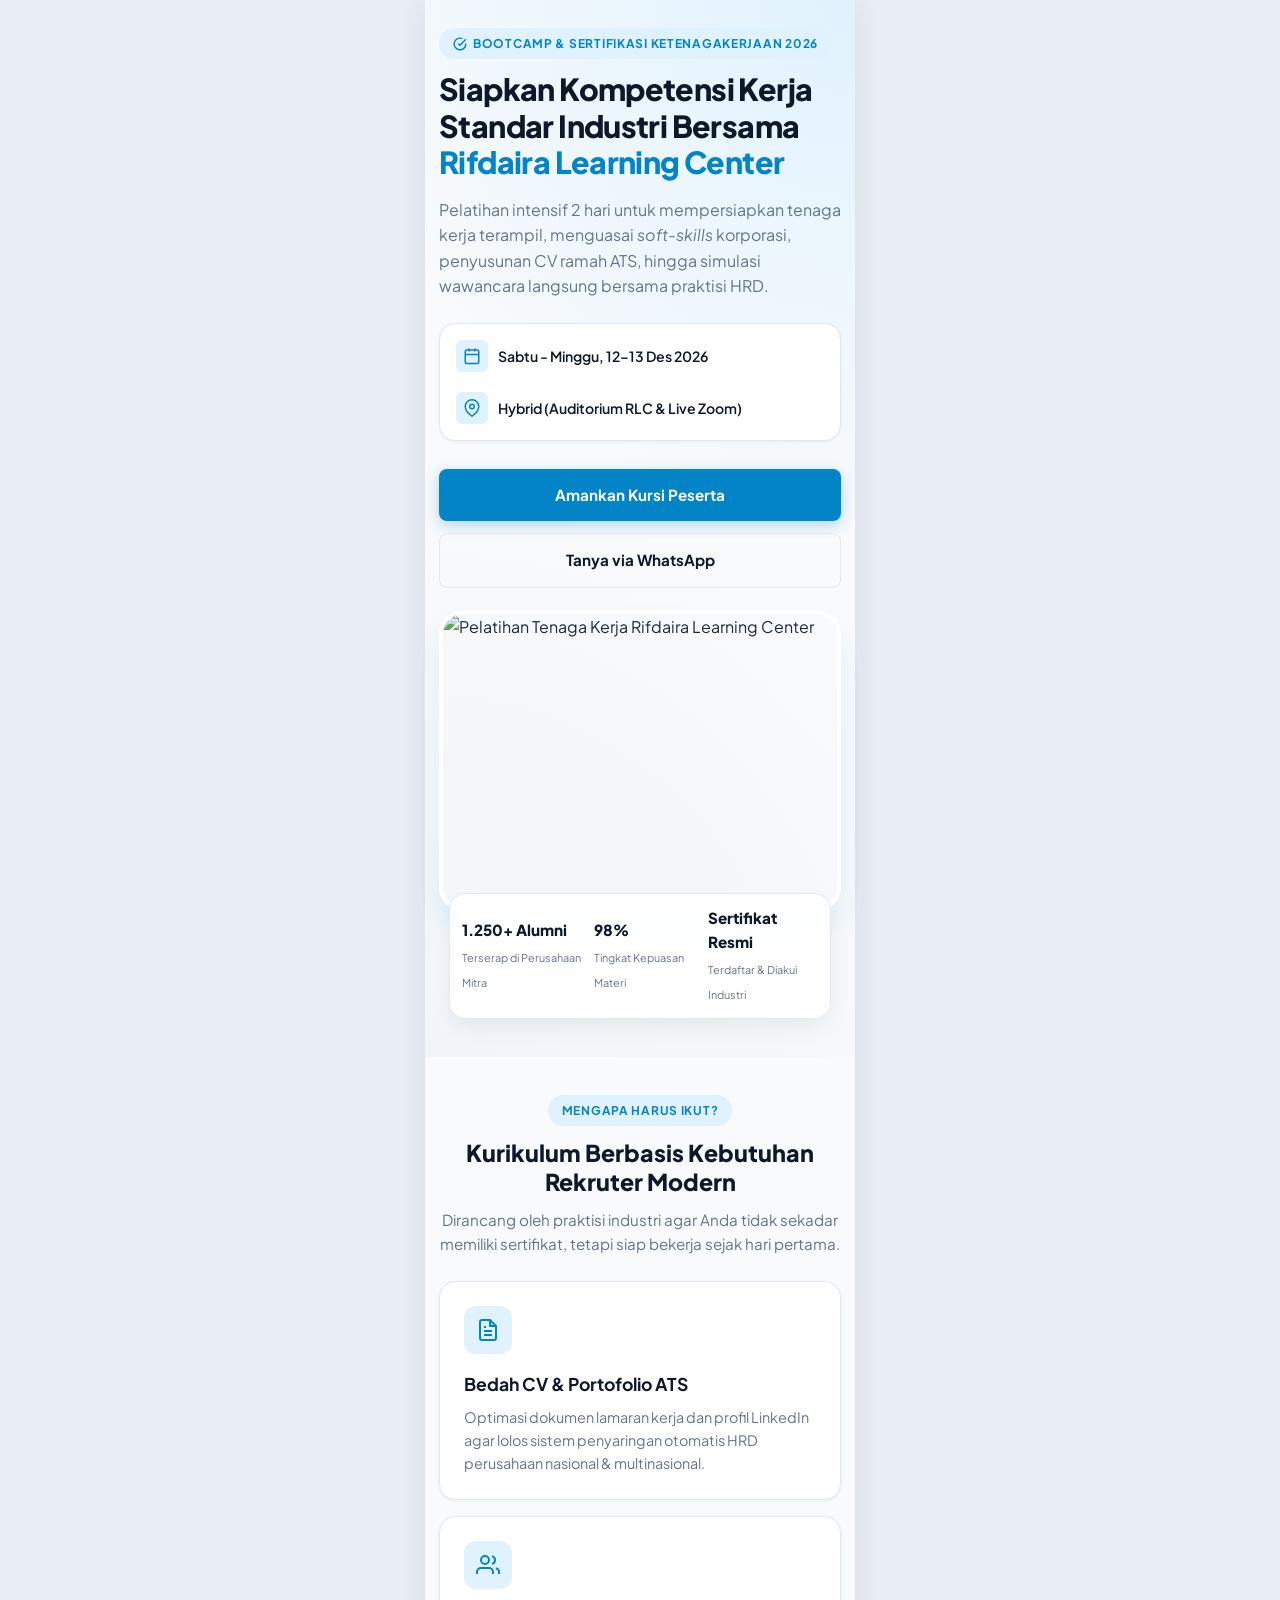
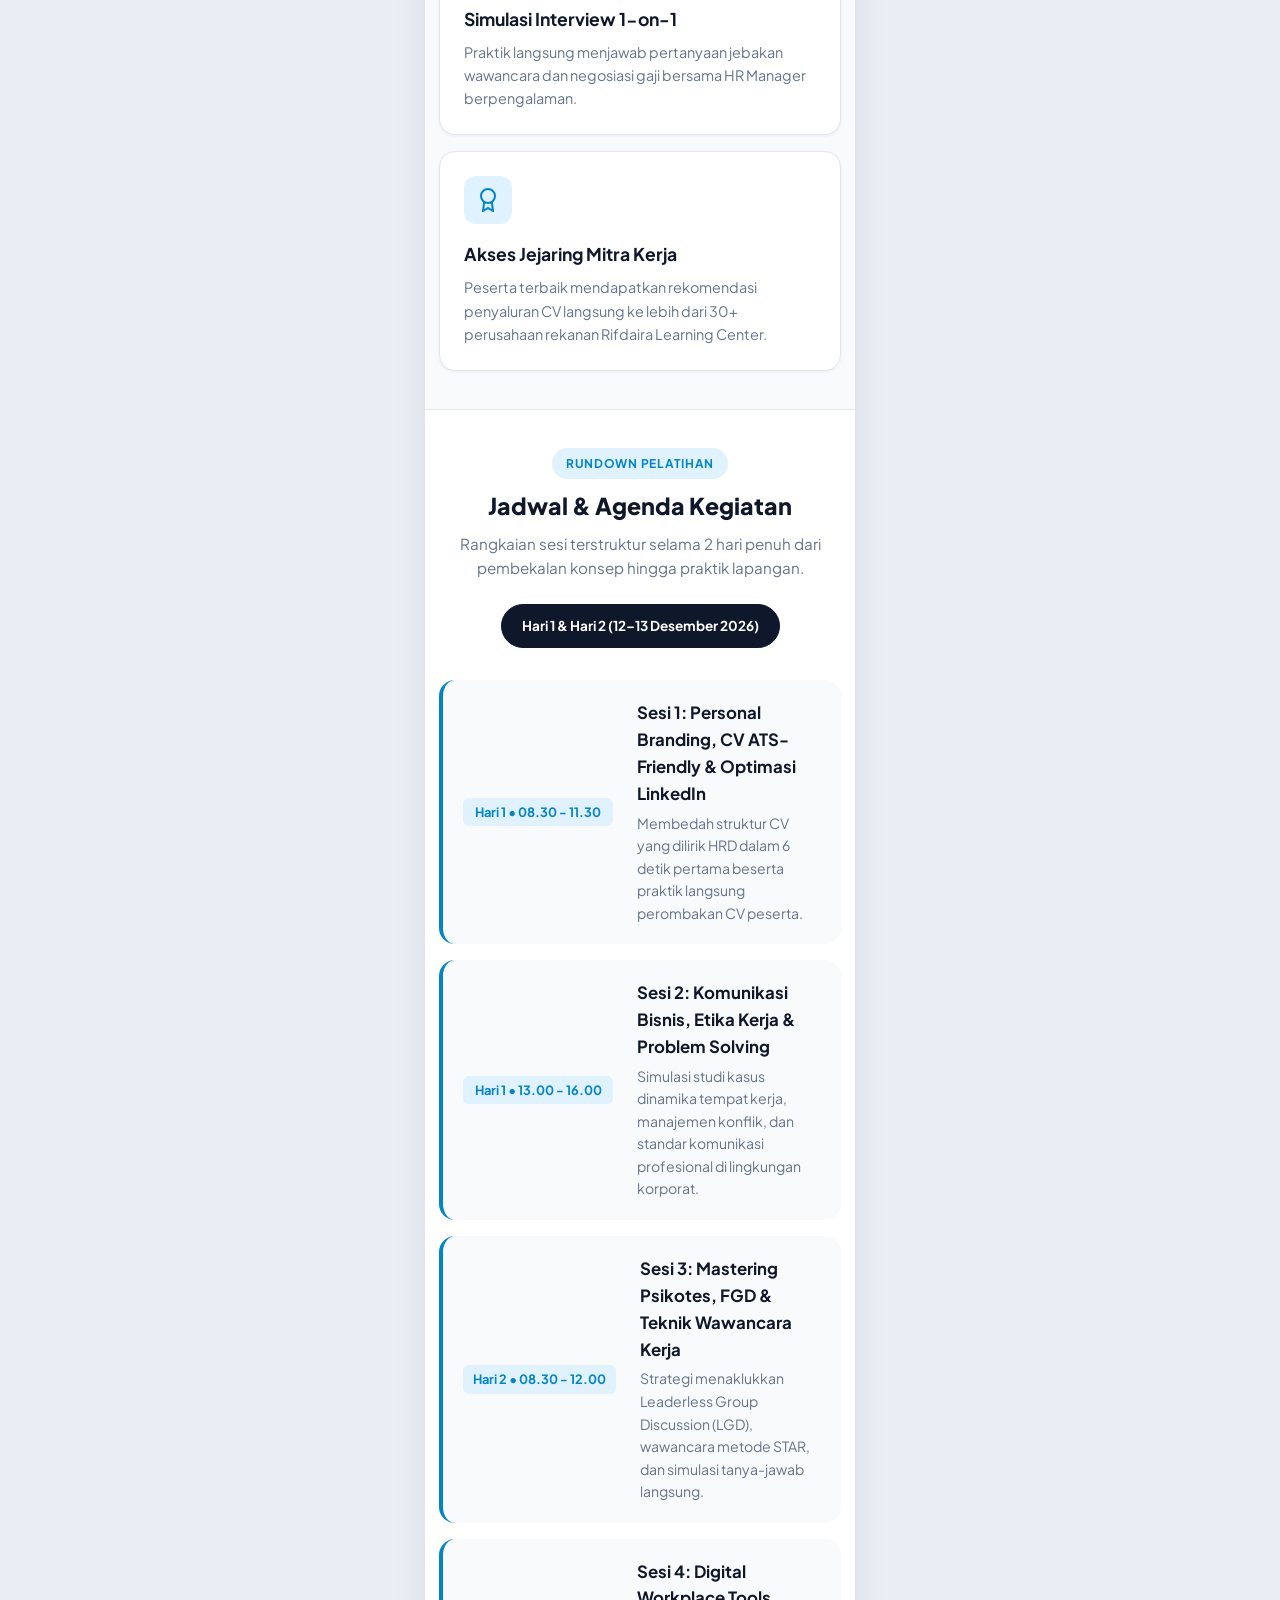
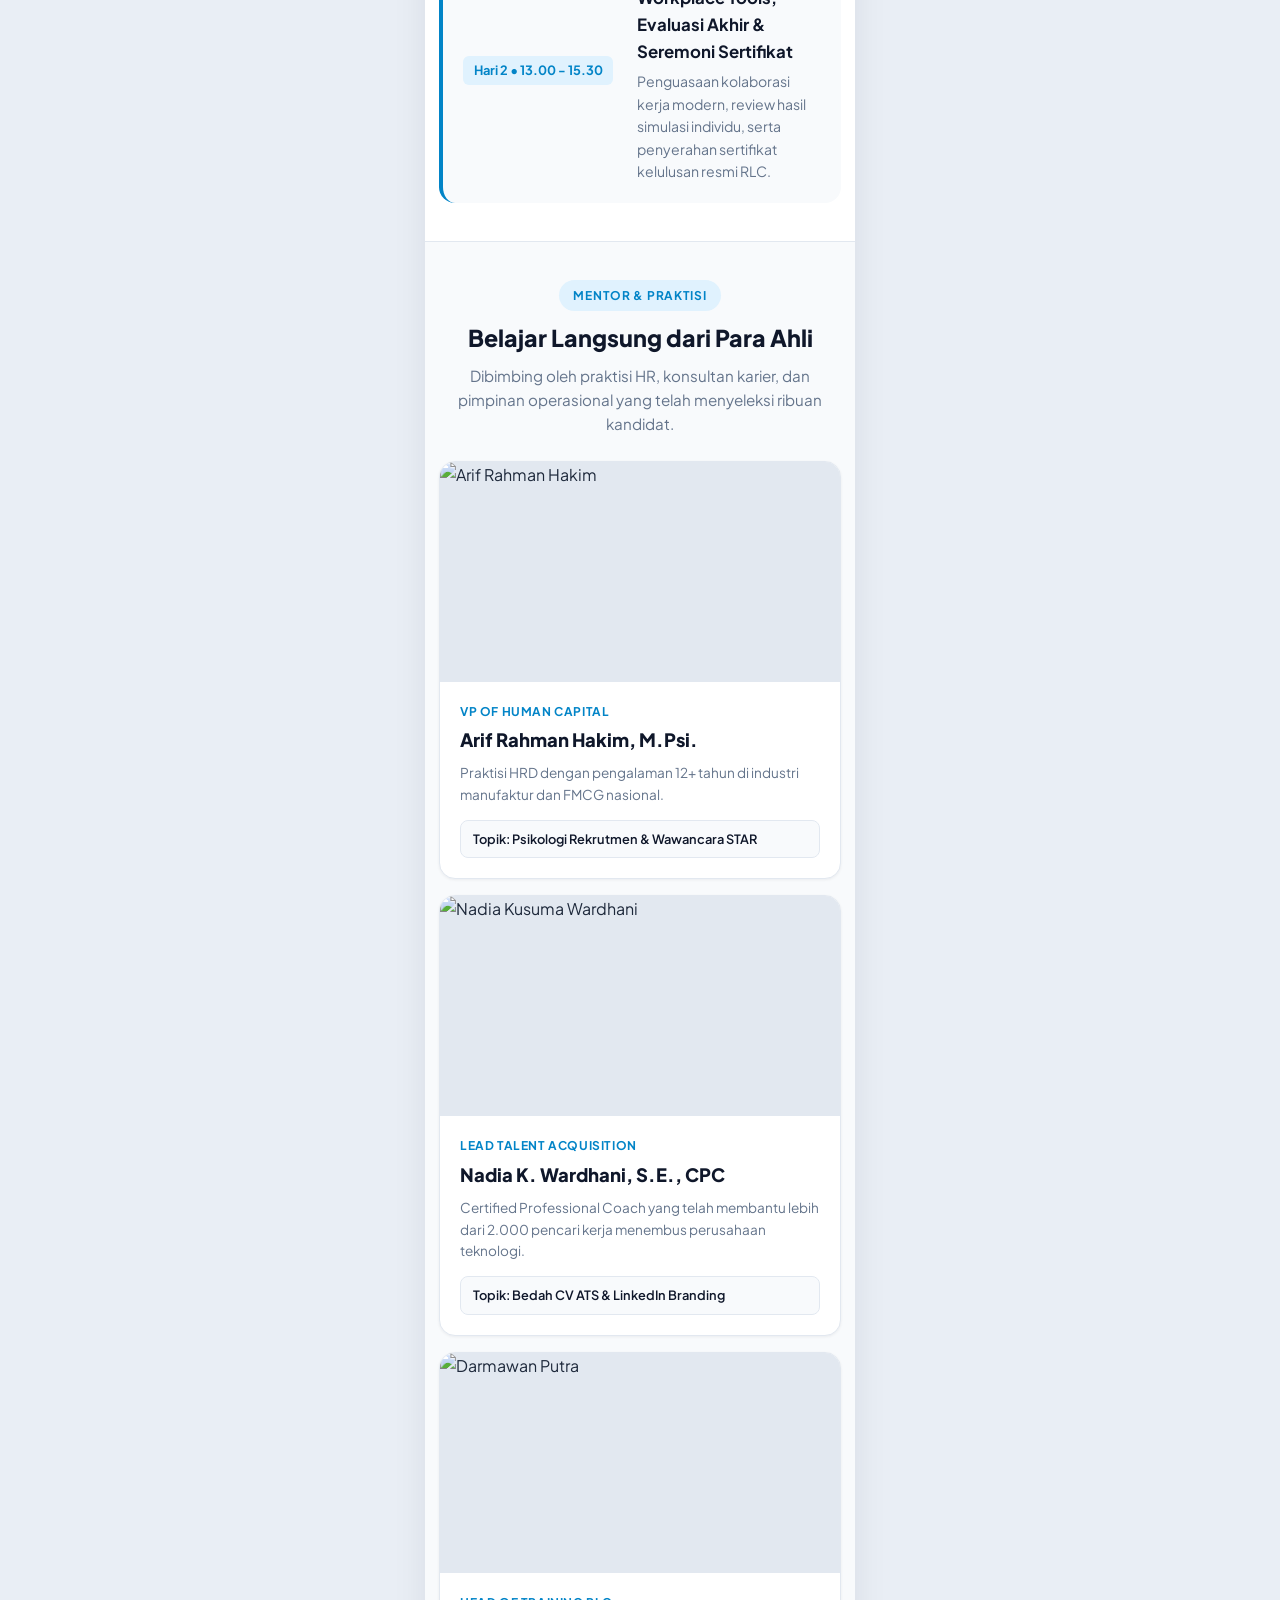
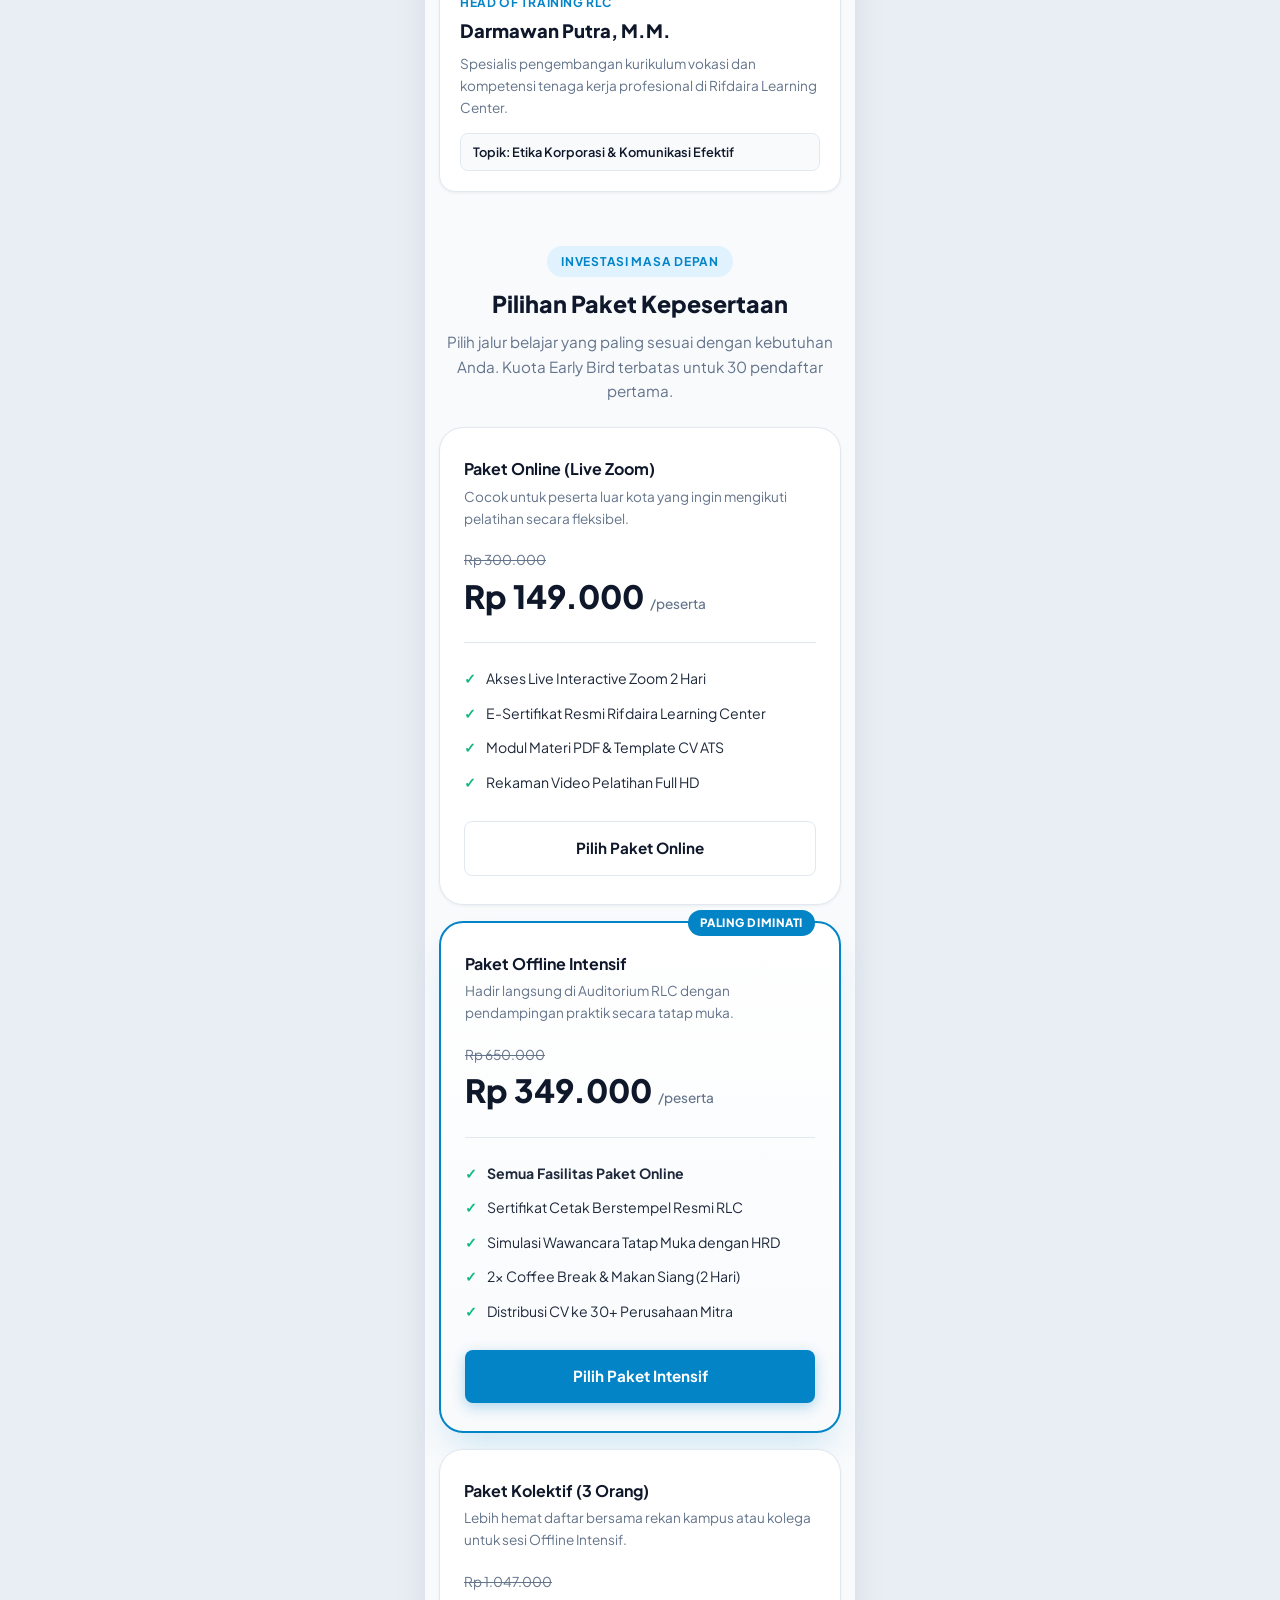
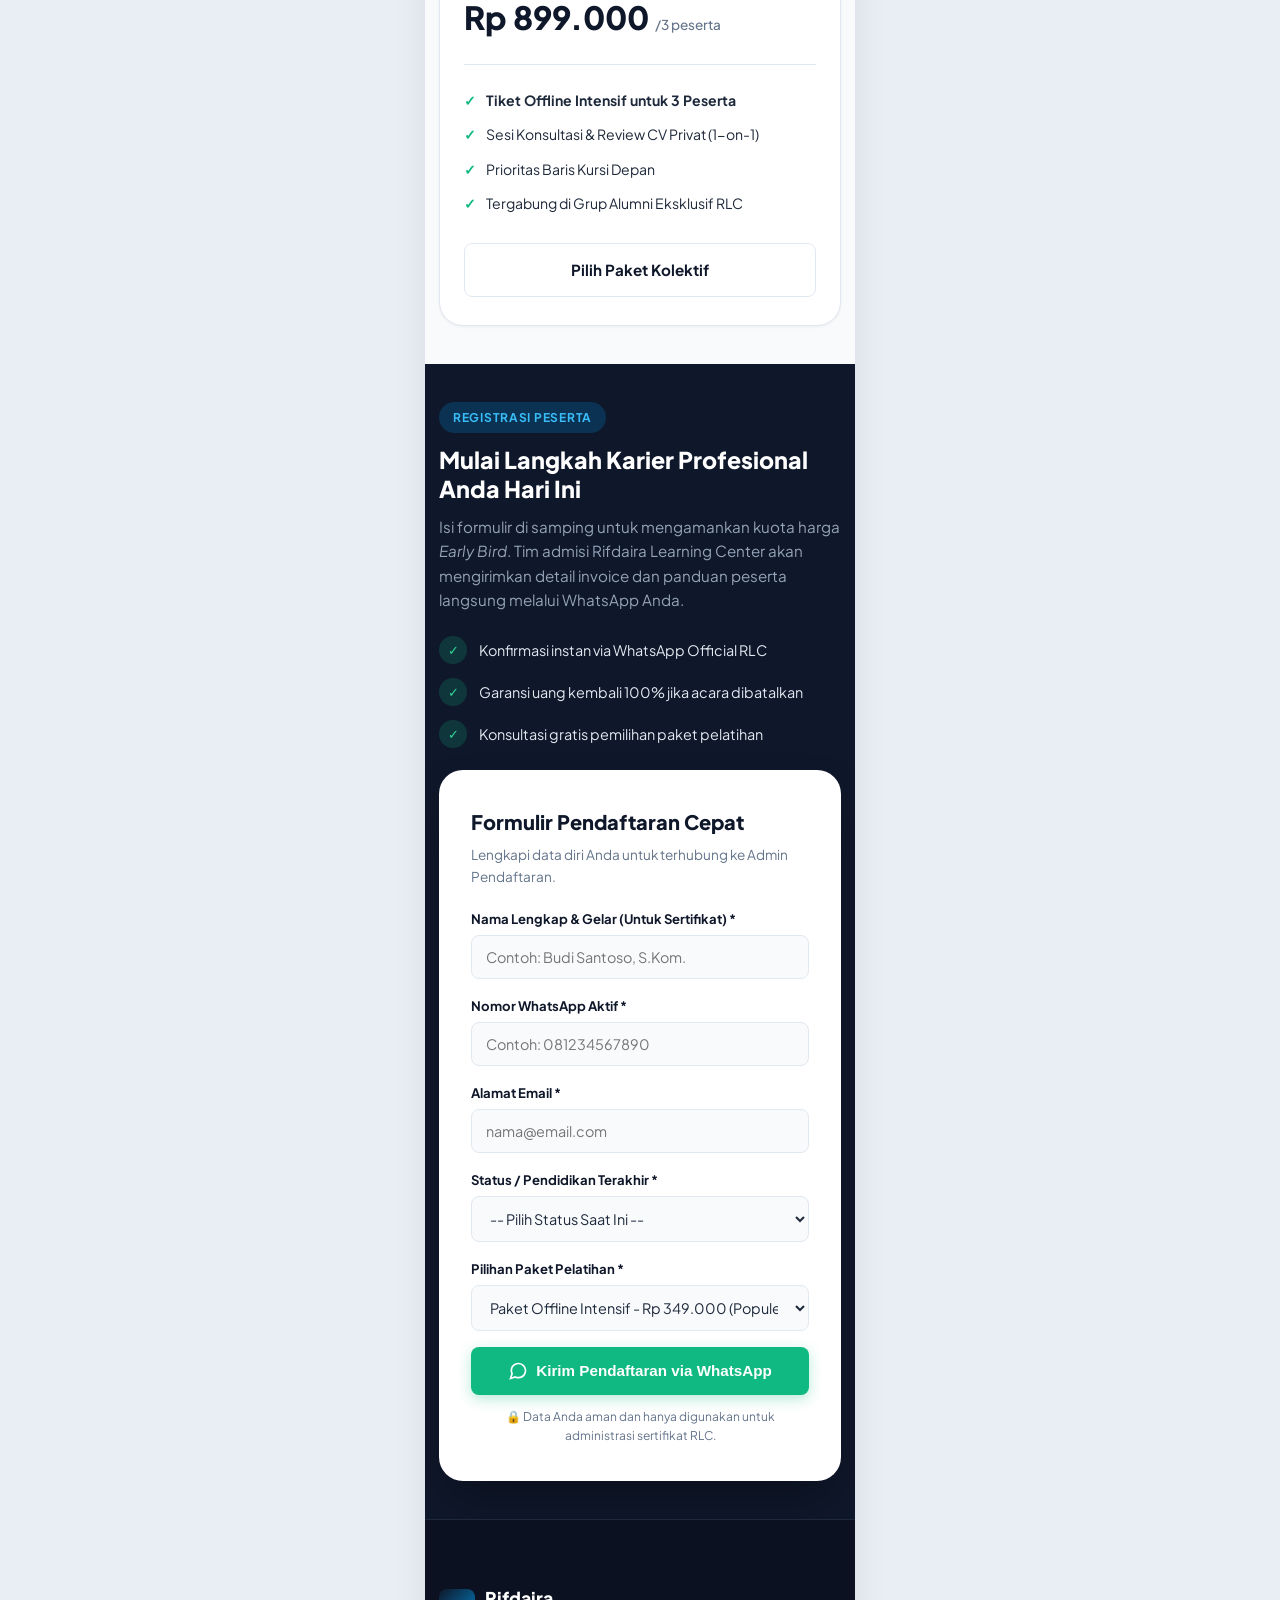
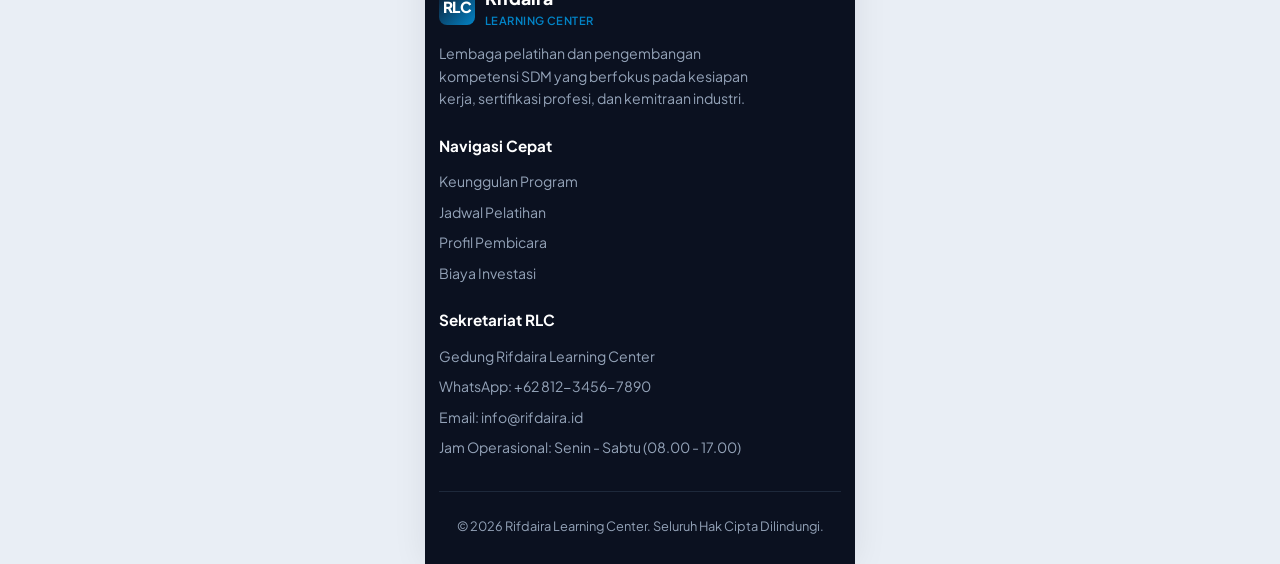
==== commit ebcf618a: "style: make event minisite mobile-width single column" ====
--- a/event/index.html
+++ b/event/index.html
@@ -1008,6 +1008,137 @@
         display: inline-flex;
       }
     }
+
+    /* ==========================================
+       MOBILE-ONLY MINISITE PRESENTATION
+       Keep the complete page in a centered mobile-width canvas.
+       ========================================== */
+    html {
+      background: #e9eef5;
+    }
+
+    body {
+      width: 100%;
+      max-width: 430px;
+      min-height: 100vh;
+      margin: 0 auto;
+      background: var(--bg-body);
+      overflow-x: hidden;
+      box-shadow: 0 0 32px rgba(15, 23, 42, 0.08);
+    }
+
+    .navbar {
+      display: none !important;
+    }
+
+    .container {
+      width: 100%;
+      max-width: 100%;
+      padding-left: 14px;
+      padding-right: 14px;
+    }
+
+    .section {
+      padding: 38px 0;
+    }
+
+    .hero {
+      padding: 28px 0 38px;
+    }
+
+    .hero-grid,
+    .benefits-grid,
+    .speakers-grid,
+    .pricing-grid,
+    .register-grid,
+    .footer-grid {
+      display: grid;
+      grid-template-columns: minmax(0, 1fr) !important;
+      gap: 16px;
+    }
+
+    .hero-grid {
+      gap: 22px;
+    }
+
+    .hero-title {
+      font-size: 1.9rem;
+    }
+
+    .hero-actions {
+      display: grid;
+      grid-template-columns: 1fr;
+    }
+
+    .hero-visual {
+      margin: 0;
+    }
+
+    .floating-card {
+      position: relative;
+      inset: auto;
+      margin: -18px 10px 0;
+      z-index: 1;
+      gap: 8px;
+      padding: 12px;
+    }
+
+    .floating-stat strong {
+      font-size: 0.95rem;
+    }
+
+    .floating-stat span {
+      font-size: 0.68rem;
+    }
+
+    .section-header {
+      margin-bottom: 24px;
+    }
+
+    .section-title {
+      font-size: 1.45rem;
+    }
+
+    .benefit-card,
+    .speaker-card,
+    .price-card,
+    .form-card,
+    .timeline-item {
+      width: 100%;
+      min-width: 0;
+    }
+
+    .speaker-img {
+      height: 220px;
+    }
+
+    .pricing-grid {
+      max-width: 100%;
+    }
+
+    .register-grid {
+      gap: 22px;
+    }
+
+    .footer-grid {
+      gap: 24px;
+    }
+
+    .mobile-sticky-cta,
+    .floating-wa-desktop {
+      display: none !important;
+    }
+
+    .footer {
+      padding-bottom: 28px;
+    }
+
+    @media (min-width: 431px) {
+      body {
+        max-width: 430px;
+      }
+    }
+
   </style>
 </head>
 <body>
